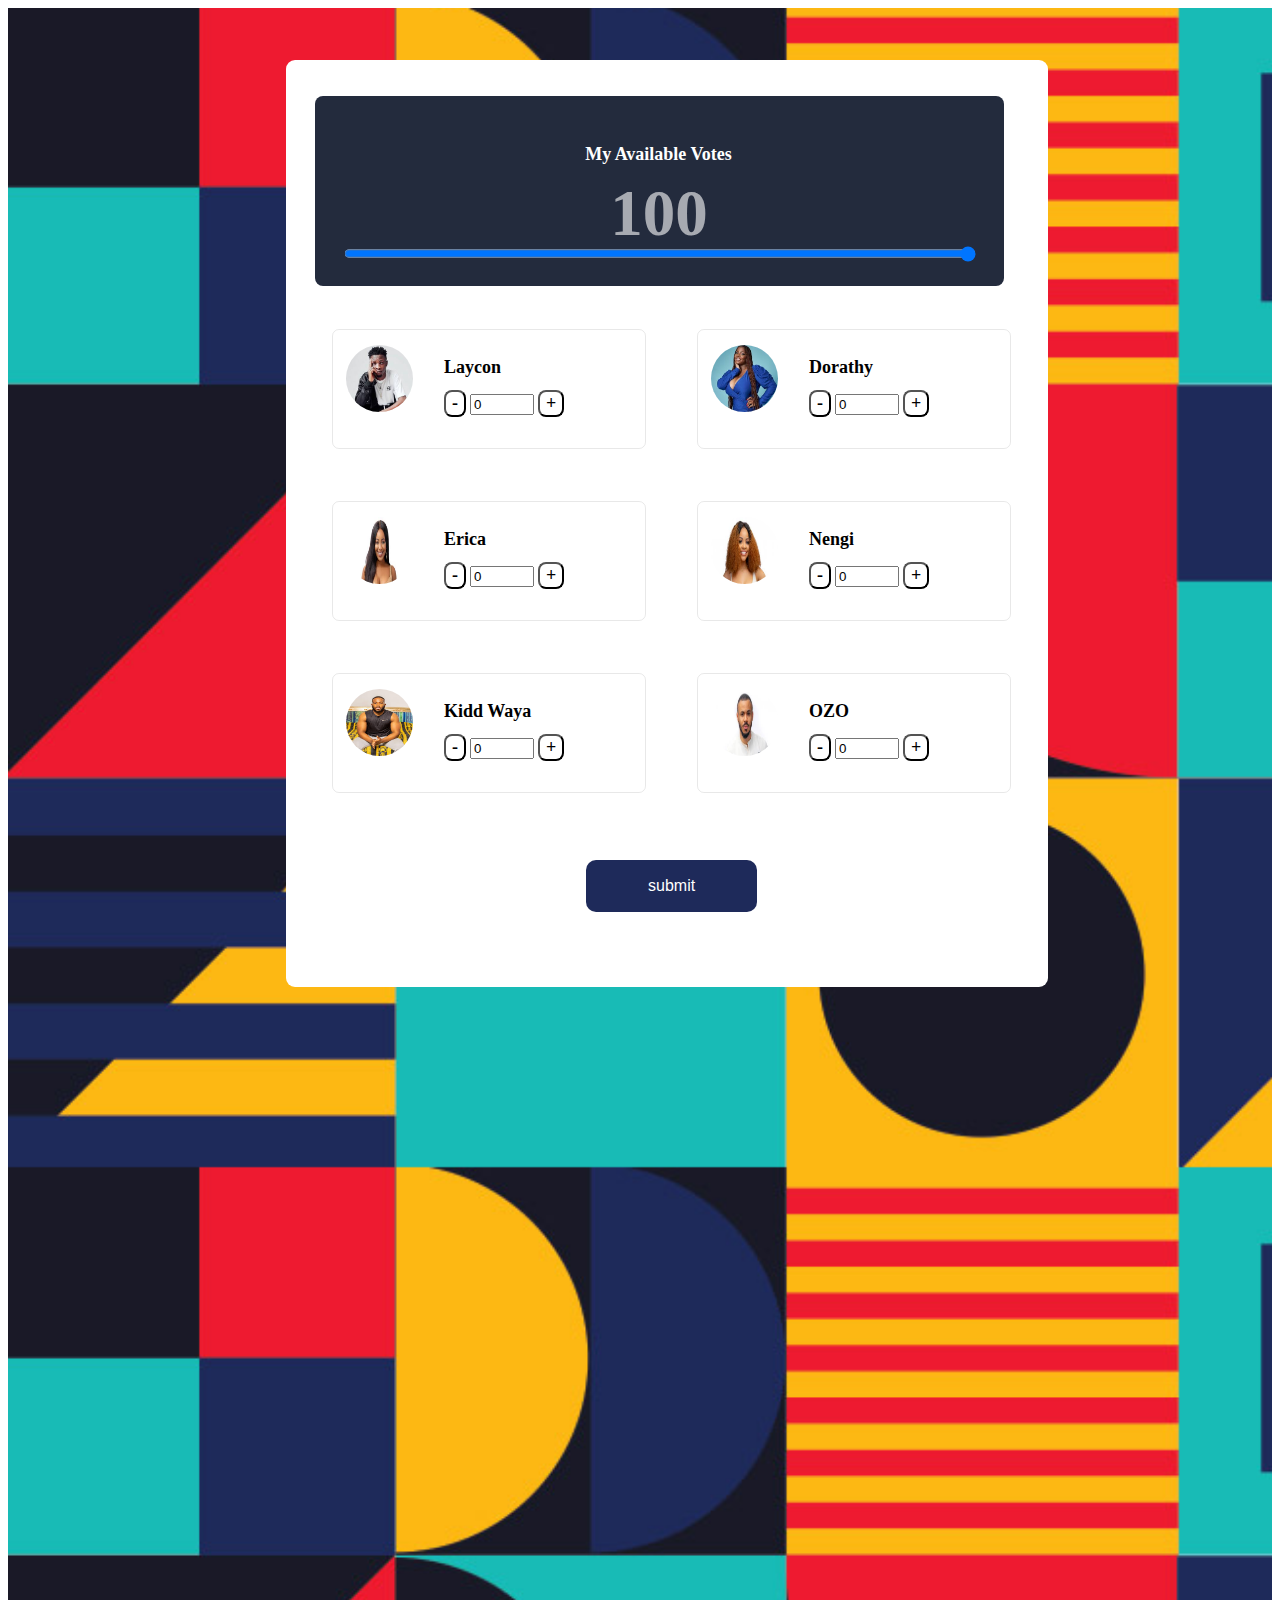
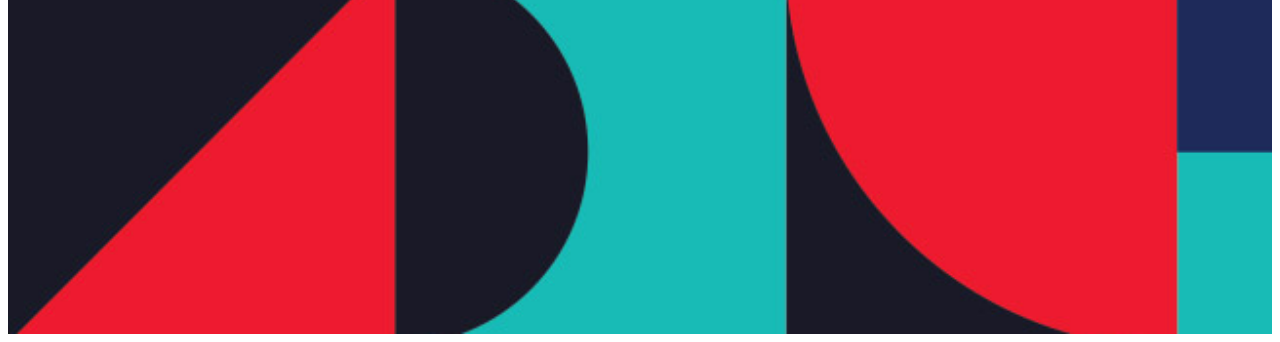
==== index.html @ eddfd147 "Voting Site" ====
<!DOCTYPE html>
<html lang="en">
<head>
    <meta charset="UTF-8">
    <meta name="viewport" content="width=device-width, initial-scale=1.0">
    <title>Voting System</title>
    <link href="./main.css" rel="stylesheet" />
    <script src="./js/script.js" defer></script>
</head>
<body>
   <div class="page-background">
       <div class="background-image"></div>
     <div class="content-background">
         <div class="header">
            <h3 class="available-votes">My Available Votes</h3>
            <h1 class="votes" id="total">100</h1>
            <input type="range" value="100" min="0" max="100" id="vote-ranges" class="vote-range" />
         </div>
         <div class="housemate-1">
             <img class="image" src="images/download.jpg"/>
             <h1 class="name">Laycon</h1>
             <div class="counter">
                <button type="button" class="button" id="downvote" onclick="laycon_unvote()">-</button>
                <input type="number" value="0" id="laycon" name="votes-quantity" min="0" max="100">
                <button type="button" class="button" id="upvote" onclick="laycon_vote()">+</button>
                <h6 id="max1"></h6>
             </div>


         </div>
        <div class="housemate-2">
            <img class="image" src="images/dora.jpg" />
            <h1 class="name">Dorathy</h1>
            <div class="counter">
                <button type="button" class="button" onclick="dorathy_unvote()">-</button>
                <input type="number" value="0" id="dorathy" name="votes-quantity" min="0" max="100">
                <button type="button" class="button" onclick="dorathy_vote()">+</button>
                <h6 id="max2"></h6>
            </div>
        
        
        </div>
        <div class="housemate-3">
            <img class="image" src="images/erica.jpg" />
            <h1 class="name">Erica</h1>
            <div class="counter">
                <button type="button" class="button" onclick="erica_unvote()">-</button>
                <input type="number" id="erica" value="0" name="votes-quantity" min="0" max="100">
                <button type="button" class="button" onclick="erica_vote()">+</button>
                <h6 id="max3"></h6>
            </div>
        
        
        </div>
        <div class="housemate-4">
            <img class="image" src="images/nengi.jpg" />
            <h1 class="name">Nengi</h1>
            <div class="counter">
                <button type="button" class="button" onclick="nengi_unvote()">-</button>
                <input type="number" value="0" id="nengi" name="votes-quantity" min="0" max="100">
                <button type="button" class="button" onclick="nengi_vote()">+</button>
                <h6 id="max4"></h6>
            </div>
        
        
        </div>
        <div class="housemate-5">
            <img class="image" src="images/kidd.jpg" />
            <h1 class="name">Kidd Waya</h1>
            <div class="counter">
                <button type="button" class="button" onclick="kiddwaya_unvote()">-</button>
                <input type="number" value="0" id="kiddwaya" name="votes-quantity" min="0" max="100">
                <button type="button" class="button" onclick="kiddwaya_vote()">+</button>
                <h6 id="max5"></h6>
            </div>
        
        
        </div>
        <div class="housemate-6">
            <img class="image" src="images/ozo.jpg" />
            <h1 class="name">OZO</h1>
            <div class="counter">
                <button type="button" class="button" onclick="ozo_unvote()">-</button>
                <input type="number" value="0"  id="ozo" name="votes-quantity" min="0" max="100">
                <button type="button" class="button" onclick="ozo_vote()">+</button>
                <h6 id="max6"></h6>
            </div>
        
        
        </div>
     
        <button class="btn" type="submit" onclick="count()">submit</button>
     </div>
   </div> 
    
</body>
<script type="text/javascript" src="js/file.js"></script>
</html>
---- main.css ----
.background-image{

background-image: url(./images/Group\ 3.png);
background-repeat: no-repeat;
background-size: cover;
height: 214vh;


}
.content-background{
    position: absolute;
width: 762px;
height: 927px;
left: 286px;
top: 60px;

background: #FFFFFF;
border-radius: 9px;

}
.header{
    position: absolute;
width: 689px;
height: 190px;
left: 29px;
top: 36px;

background: #232B3D;
border-radius: 8px;
}
.available-votes{
    position: absolute;
width: 155px;
height: 21px;
left: 266px;
top: 30px;

font-family: Roboto;
font-style: normal;
font-weight: bold;
font-size: 18px;
line-height: 21px;
/* identical to box height */

text-align: center;

color: #FFFFFF;
}
.header2{
    position: absolute;
width: 689px;
height: 30px;
left: 29px;
top: 36px;

background: ;
border-radius: 8px;
}
.leader{
    position: absolute;
width: 155px;
height: 21px;
left: 266px;

font-family: Roboto;
font-style: normal;
font-weight: bold;
font-size: 18px;
line-height: 21px;
/* identical to box height */

text-align: center;
font-size: 40px;

color: black;
}
.votes{
position: absolute;
width: 206px;
height: 76px;
left: 241px;
top: 35px;

font-family: Roboto;
font-style: normal;
font-weight: 900;
font-size: 65px;
line-height: 76px;
text-align: center;

color: #FFFFFF;

opacity: 0.6;
}
.vote-range{
    position: absolute;
width: 632px;
height: 11px;
left: 27px;
top: 150px;

background: #3B4558;
border-radius: 22px;
outline-color: #F7B354;
}
.housemate-1{
position: absolute;
width: 314px;
height: 120px;
left: 46px;
top: 269px;
border: 1px solid rgba(0, 0, 0, 0.09);
box-sizing: border-box;
border-radius: 7px;
}
.image{
position: absolute;
width: 67px;
height: 67px;
border-radius: 50%;
left: 13px;
top: 15px;
background: image("Ellipse 1.png");

}
.name{
    position: absolute;
width: 100px;
height: 21px;
left: 111px;
top: 15px;

font-family: Roboto;
font-style: normal;
font-weight: bold;
font-size: 18px;
line-height: 21px;
/* identical to box height */

text-align: left;

color: #000000;

}
.counter{
position: absolute;
width: 200px;
height: 34px;
left: 111px;
top: 60px;


}
.button{
background-color: #FFFFFF;
font-family: Roboto;
font-style: normal;
font-weight: bold;
font-size: 18px;
line-height: 21px;
/* identical to box height */

text-align: center;

color: #000000;
border-radius: 8px;

}
.housemate-2{
position: absolute;
width: 314px;
height: 120px;
left: 411px;
top: 269px;
border: 1px solid rgba(0, 0, 0, 0.09);
box-sizing: border-box;
border-radius: 7px;
}
.housemate-3{
position: absolute;
width: 314px;
height: 120px;
left: 46px;
top: 441px;
border: 1px solid rgba(0, 0, 0, 0.09);
box-sizing: border-box;
border-radius: 7px;
background-image: image("dora.jpg");
}
.housemate-4{
position: absolute;
width: 314px;
height: 120px;
left: 411px;
top: 441px;
border: 1px solid rgba(0, 0, 0, 0.09);
box-sizing: border-box;
border-radius: 7px;
}
.housemate-5{
position: absolute;
width: 314px;
height: 120px;
left: 46px;
top: 613px;
border: 1px solid rgba(0, 0, 0, 0.09);
box-sizing: border-box;
border-radius: 7px;
}
.housemate-6{
position: absolute;
width: 314px;
height: 120px;
left: 411px;
top: 613px;
border: 1px solid rgba(0, 0, 0, 0.09);
box-sizing: border-box;
border-radius: 7px;
}
.btn{
background-color:#1E2A5A;
border: none;
padding-top: 15px;
padding-bottom: 15px;
padding-left: 62px;
padding-right: 62px;
border-radius: 10px;
margin-top: 800px;
margin-left: 300px;
color: #ffffff;
font-size: 16px;
line-height: 22px;
left: 441px;
top: 864px;
}
.btn2{
background-color:#1E2A5A;
border: none;
padding-top: 15px;
padding-bottom: 15px;
padding-left: 62px;
padding-right: 62px;
border-radius: 10px;
margin-top: 50px;
margin-left: 300px;
color: #ffffff;
font-size: 16px;
line-height: 22px;
left: 441px;
top: 864px;
}

#left{
	float: left;
}
#vote_no{


	margin-left: 40%;
	margin-top: -43px;
	border-radius: 50%;
	width: 67px;
	height: 67px;
	background-color: #1E2A5A;;
	text-align: center;
	
}
.evict{
	color: #18BBB6;
	margin-left: 300px;
	margin-top: 700px;
}

#max1,#max2,#max3,#max4,#max5,#max6{
	margin-top:-0px;
	color: red;

}

@keyframes fadeOut {
    from {opacity: 1;}
    to {opacity: 0;}

}
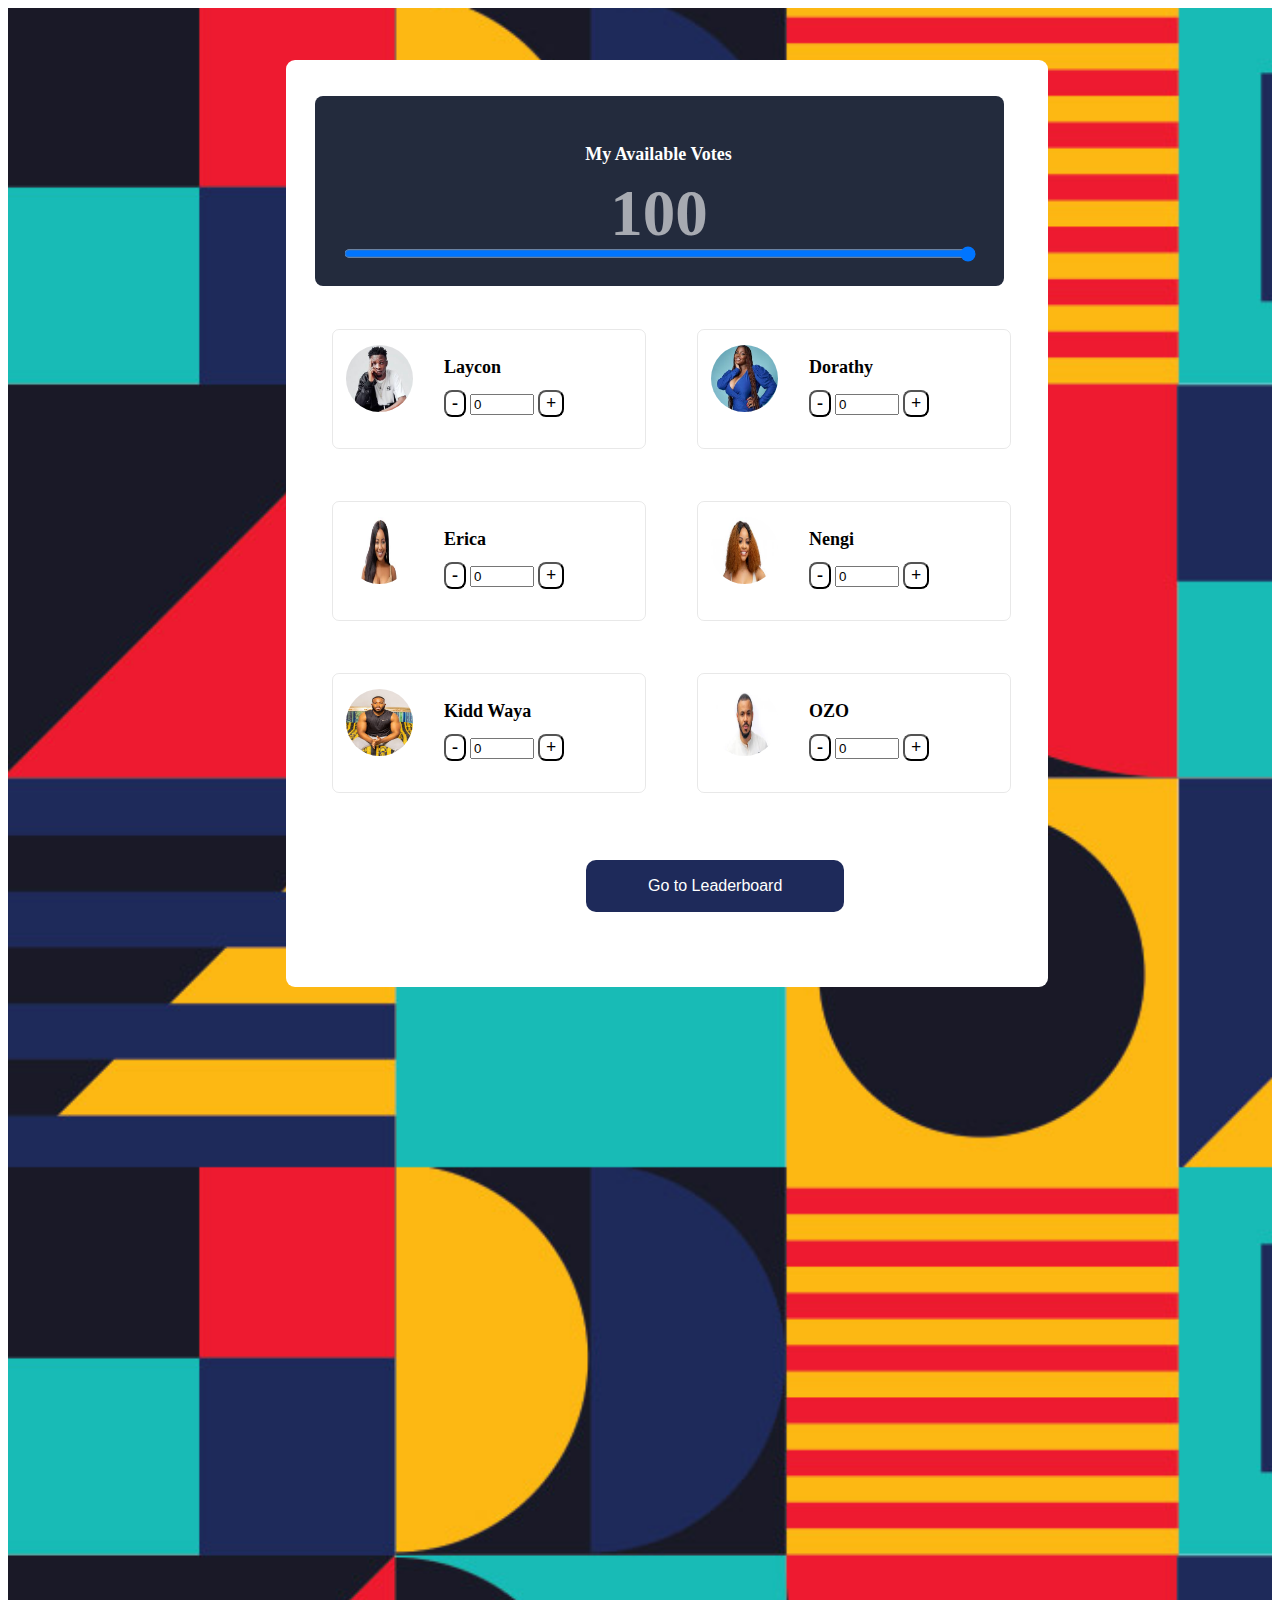
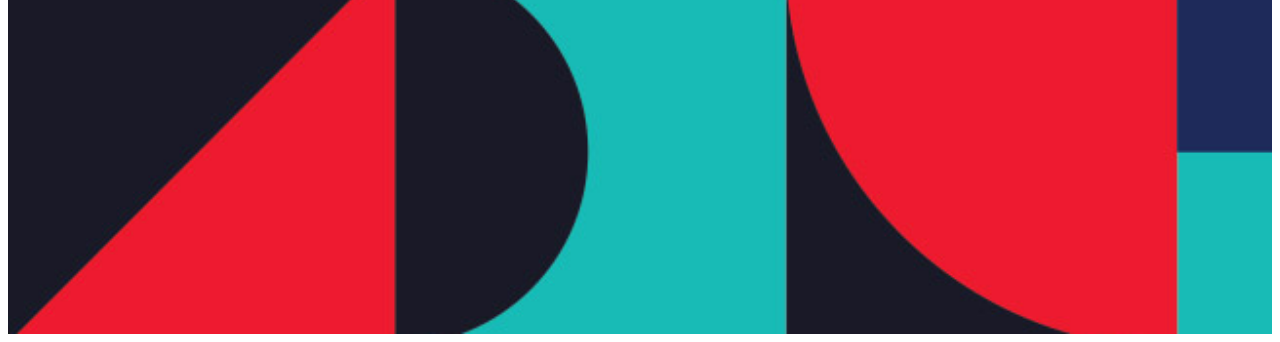
==== commit bfc28179: "Update index" ====
--- a/index.html
+++ b/index.html
@@ -89,7 +89,9 @@
         
         </div>
      
-        <button class="btn" type="submit" onclick="count()">submit</button>
+        <button class="btn" type="submit" onclick="count()">Go to Leaderboard</button>
+        <h1 id="finish"></h1>
+
      </div>
    </div> 
     
--- a/main.css
+++ b/main.css
@@ -276,8 +276,14 @@
 	margin-top:-0px;
 	color: red;
 
-}
-
+    /*animation: fadeOut 4s forwards;*/
+
+
+}
+#finish{
+	color: red;
+	margin-left: 35%;
+}
 @keyframes fadeOut {
     from {opacity: 1;}
     to {opacity: 0;}
